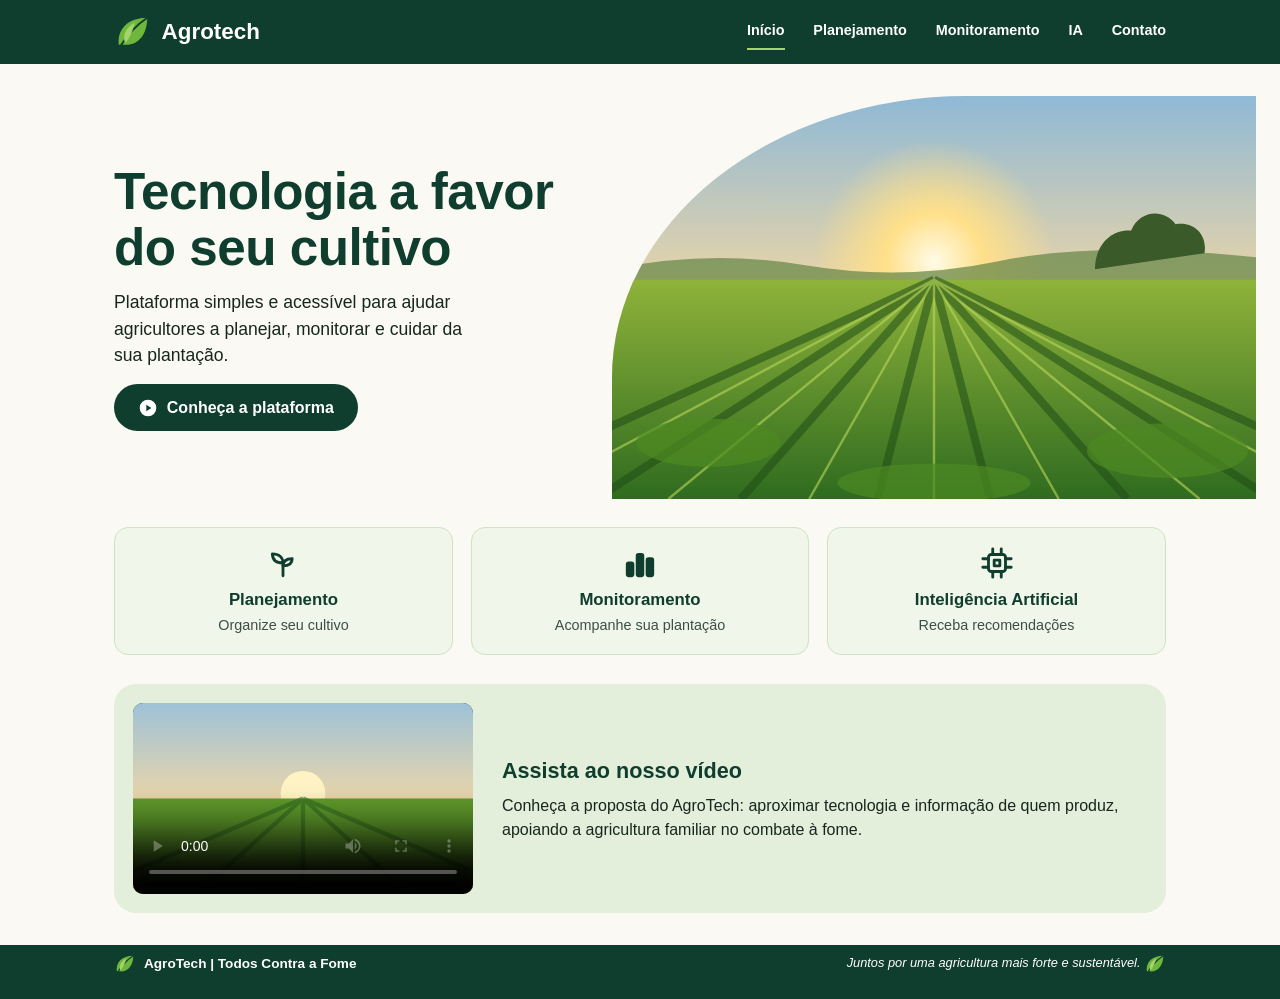
==== index.html @ 8f08097c "initial commit" ====
<!DOCTYPE html>
<html lang="pt-BR">
<head>
  <meta charset="UTF-8">
  <meta name="viewport" content="width=device-width, initial-scale=1">
  <title>Início | AgroTech — Todos Contra a Fome</title>
  <meta name="description" content="Plataforma simples e acessível para ajudar agricultores familiares a planejar, monitorar e cuidar da sua plantação.">
  <link rel="icon" href="assets/images/favicon.svg" type="image/svg+xml">
  <link rel="stylesheet" href="css/styles.css">
  <script src="js/main.js" defer></script>
</head>
<body>
  <a class="skip-link" href="#conteudo">Pular para o conteúdo</a>

  <header class="site-header">
    <div class="container header-inner">
      <a class="logo" href="index.html" aria-label="AgroTech — página inicial">
        <img src="assets/icons/leaf.svg" alt="" width="38" height="38">
        <span>Agrotech</span>
      </a>
      <button class="menu-toggle" type="button" aria-expanded="false" aria-controls="menu-principal" aria-label="Abrir menu">
        <span></span>
      </button>
      <nav class="nav" id="menu-principal" aria-label="Navegação principal">
        <ul class="nav-list">
          <li><a href="index.html" aria-current="page">Início</a></li>
          <li><a href="planejamento.html">Planejamento</a></li>
          <li><a href="monitoramento.html">Monitoramento</a></li>
          <li><a href="ia.html">IA</a></li>
          <li><a href="contato.html">Contato</a></li>
        </ul>
      </nav>
    </div>
  </header>

  <main id="conteudo">
    <div class="container">
      <section class="hero" aria-labelledby="titulo-hero">
        <div class="hero-text">
          <h1 id="titulo-hero">Tecnologia a favor do seu cultivo</h1>
          <p class="lead">Plataforma simples e acessível para ajudar agricultores a planejar, monitorar e cuidar da sua plantação.</p>
          <a class="btn" href="planejamento.html">
            <img src="assets/icons/play.svg" alt="" width="20" height="20">
            Conheça a plataforma
          </a>
        </div>
        <div class="hero-image">
          <img src="assets/images/plantacao.svg" alt="Ilustração de uma plantação em fileiras ao nascer do sol" width="800" height="500">
        </div>
      </section>

      <section class="cards" aria-label="Funcionalidades da plataforma">
        <a class="card-link" href="planejamento.html">
          <img src="assets/icons/sprout.svg" alt="" width="34" height="34">
          <strong>Planejamento</strong>
          <span>Organize seu cultivo</span>
        </a>
        <a class="card-link" href="monitoramento.html">
          <img src="assets/icons/chart.svg" alt="" width="34" height="34">
          <strong>Monitoramento</strong>
          <span>Acompanhe sua plantação</span>
        </a>
        <a class="card-link" href="ia.html">
          <img src="assets/icons/chip.svg" alt="" width="34" height="34">
          <strong>Inteligência Artificial</strong>
          <span>Receba recomendações</span>
        </a>
      </section>

      <section class="video-section" aria-labelledby="titulo-video">
        <div class="video-box">
          <video controls preload="metadata" poster="assets/images/video-poster.svg" aria-label="Pitch Vídeo do projeto AgroTech">
            <source src="assets/videos/pitch.mp4" type="video/mp4">
            Seu navegador não suporta a reprodução de vídeo.
          </video>
          <div class="video-placeholder" role="note">
            <strong>Espaço reservado para o Pitch Vídeo</strong>
            <span>Adicione o arquivo <code>assets/videos/pitch.mp4</code> para exibi-lo aqui.</span>
          </div>
        </div>
        <div class="video-text">
          <h2 id="titulo-video">Assista ao nosso vídeo</h2>
          <p>Conheça a proposta do AgroTech: aproximar tecnologia e informação de quem produz, apoiando a agricultura familiar no combate à fome.</p>
        </div>
      </section>
    </div>
  </main>

  <footer class="site-footer">
    <div class="container footer-inner">
      <p class="footer-brand"><img src="assets/icons/leaf.svg" alt="" width="22" height="22"> AgroTech | Todos Contra a Fome</p>
      <p class="footer-msg">Juntos por uma agricultura mais forte e sustentável. <img src="assets/icons/leaf.svg" alt="" width="22" height="22"></p>
    </div>
  </footer>
</body>
</html>
---- css/styles.css ----
/* AgroTech | Todos Contra a Fome — estilos globais */

:root {
  --green-900: #0f3d2e;
  --green-800: #145238;
  --green-700: #1f6b4a;
  --green-200: #cfe3c4;
  --green-100: #e3efdb;
  --green-50: #f0f6ea;
  --offwhite: #faf9f4;
  --ink: #17261e;
  --muted: #3d4f45;
  --white: #fff;
  --radius: 14px;
  --shadow: 0 2px 8px rgba(15, 61, 46, 0.12);
  --font: "Segoe UI", "Helvetica Neue", Arial, system-ui, sans-serif;
}

*, *::before, *::after { box-sizing: border-box; }

html { scroll-behavior: smooth; }

body {
  margin: 0;
  min-height: 100vh;
  display: flex;
  flex-direction: column;
  font-family: var(--font);
  color: var(--ink);
  background: var(--offwhite);
  line-height: 1.5;
}

img, svg, video { max-width: 100%; display: block; }

main { flex: 1; }

a { color: inherit; }

:focus-visible {
  outline: 3px solid #f2b611;
  outline-offset: 2px;
}

.skip-link {
  position: absolute;
  left: -999px;
  top: 0;
  background: var(--white);
  color: var(--green-900);
  padding: 0.5rem 1rem;
  z-index: 100;
}
.skip-link:focus { left: 0; }

.visually-hidden {
  position: absolute !important;
  width: 1px; height: 1px;
  overflow: hidden;
  clip: rect(0 0 0 0);
  white-space: nowrap;
}

.container {
  width: 100%;
  max-width: 1100px;
  margin: 0 auto;
  padding: 0 1.5rem;
}

/* ---------- Header ---------- */
.site-header {
  background: var(--green-900);
  color: var(--white);
  position: sticky;
  top: 0;
  z-index: 50;
}

.header-inner {
  display: flex;
  align-items: center;
  justify-content: space-between;
  min-height: 64px;
  gap: 1rem;
}

.logo {
  display: flex;
  align-items: center;
  gap: 0.6rem;
  font-size: 1.4rem;
  font-weight: 700;
  text-decoration: none;
}
.logo img { width: 38px; height: 38px; }

.nav-list {
  display: flex;
  gap: 1.8rem;
  list-style: none;
  margin: 0;
  padding: 0;
}

.nav-list a {
  display: inline-block;
  padding: 0.4rem 0;
  font-size: 0.9rem;
  font-weight: 600;
  text-decoration: none;
  border-bottom: 2px solid transparent;
}
.nav-list a:hover { border-bottom-color: var(--green-200); }
.nav-list a[aria-current="page"] { border-bottom-color: #a6d46c; }

.menu-toggle {
  display: none;
  background: none;
  border: 0;
  color: var(--white);
  cursor: pointer;
  padding: 0.6rem;
  min-width: 44px;
  min-height: 44px;
  border-radius: 8px;
}
.menu-toggle span,
.menu-toggle span::before,
.menu-toggle span::after {
  display: block;
  width: 24px;
  height: 3px;
  background: currentColor;
  border-radius: 2px;
  position: relative;
  transition: transform 0.2s, opacity 0.2s;
}
.menu-toggle span::before, .menu-toggle span::after { content: ""; position: absolute; left: 0; }
.menu-toggle span::before { top: -8px; }
.menu-toggle span::after { top: 8px; }
.menu-toggle[aria-expanded="true"] span { background: transparent; }
.menu-toggle[aria-expanded="true"] span::before { transform: translateY(8px) rotate(45deg); }
.menu-toggle[aria-expanded="true"] span::after { transform: translateY(-8px) rotate(-45deg); }

/* ---------- Buttons ---------- */
.btn {
  display: inline-flex;
  align-items: center;
  justify-content: center;
  gap: 0.55rem;
  min-height: 46px;
  padding: 0.7rem 1.5rem;
  border: 0;
  border-radius: 999px;
  background: var(--green-900);
  color: var(--white);
  font: inherit;
  font-weight: 600;
  text-decoration: none;
  cursor: pointer;
  transition: background 0.2s, transform 0.1s;
}
.btn:hover { background: var(--green-700); }
.btn:active { transform: translateY(1px); }
.btn img { width: 20px; height: 20px; }
.btn-block { width: 100%; border-radius: 10px; }

/* ---------- Typography ---------- */
h1 {
  margin: 0 0 0.8rem;
  color: var(--green-900);
  font-size: clamp(2rem, 5vw, 3.2rem);
  line-height: 1.1;
  letter-spacing: -0.5px;
}
h2 { color: var(--green-900); margin: 0 0 0.4rem; font-size: 1.4rem; }
p { margin: 0 0 1rem; }
.lead { font-size: 1.1rem; color: var(--ink); }

.title-with-icon {
  display: flex;
  align-items: center;
  gap: 0.9rem;
}
.title-with-icon img { width: 56px; height: 56px; flex: none; }
.title-with-icon h1 { margin: 0; }

/* ---------- Demo badge ---------- */
.demo-badge {
  display: inline-block;
  background: #fff3c4;
  color: #5c4500;
  border: 1px solid #e2c24d;
  border-radius: 999px;
  padding: 0.15rem 0.7rem;
  font-size: 0.78rem;
  font-weight: 700;
}
.demo-note {
  font-size: 0.85rem;
  color: var(--muted);
  margin-top: 0.8rem;
}

/* ---------- Hero (Início) ---------- */
.hero {
  display: grid;
  grid-template-columns: 1fr 1.15fr;
  align-items: stretch;
  gap: 1rem;
  padding-top: 2rem;
}
.hero-text { align-self: center; padding: 1.5rem 0; }
.hero-text p { max-width: 38ch; }

.hero-image {
  min-height: 300px;
  overflow: hidden;
  border-radius: 55% 0 0 0 / 70% 0 0 0;
  margin-right: calc((100vw - min(100vw, 1100px)) / -2);
}
.hero-image img { width: 100%; height: 100%; object-fit: cover; }

/* ---------- Feature cards ---------- */
.cards {
  display: grid;
  grid-template-columns: repeat(3, 1fr);
  gap: 1.1rem;
  margin: 1.8rem 0;
}
.card-link {
  display: flex;
  flex-direction: column;
  align-items: center;
  text-align: center;
  gap: 0.15rem;
  padding: 1.1rem 1rem;
  background: var(--green-50);
  border: 1px solid var(--green-200);
  border-radius: var(--radius);
  text-decoration: none;
  transition: transform 0.15s, box-shadow 0.15s;
}
.card-link:hover { transform: translateY(-3px); box-shadow: var(--shadow); }
.card-link img { width: 34px; height: 34px; margin-bottom: 0.3rem; }
.card-link strong { color: var(--green-900); font-size: 1.05rem; }
.card-link span { font-size: 0.9rem; color: var(--muted); }

/* ---------- Video ---------- */
.video-section {
  display: grid;
  grid-template-columns: minmax(240px, 340px) 1fr;
  align-items: center;
  gap: 1.8rem;
  padding: 1.2rem;
  margin-bottom: 2rem;
  background: var(--green-100);
  border-radius: 22px;
}
.video-box {
  position: relative;
  aspect-ratio: 16 / 9;
  border-radius: 10px;
  overflow: hidden;
  background: #0b2a20;
}
.video-box video { width: 100%; height: 100%; object-fit: cover; }
.video-placeholder {
  position: absolute;
  inset: 0;
  display: none;
  flex-direction: column;
  align-items: center;
  justify-content: center;
  gap: 0.4rem;
  padding: 1rem;
  text-align: center;
  color: var(--white);
  background: rgba(11, 42, 32, 0.78);
  font-size: 0.85rem;
}
.video-box.is-missing .video-placeholder { display: flex; }
.video-box.is-missing video { filter: none; }
.video-placeholder code { background: rgba(255,255,255,.18); padding: 0 .3rem; border-radius: 4px; }
.video-text h2 { font-size: 1.35rem; }
.video-text p { margin-bottom: 0; }

/* ---------- Page split (Planejamento / Contato) ---------- */
.split {
  display: grid;
  grid-template-columns: 1fr 1fr;
  align-items: center;
  gap: 2rem;
  padding-top: 2.5rem;
  padding-bottom: 3rem;
}

.blob-wrap { position: relative; }
.blob-wrap::before {
  content: "";
  position: absolute;
  inset: -6% -6% -6% -6%;
  background: var(--green-200);
  border-radius: 58% 42% 45% 55% / 52% 48% 52% 48%;
  opacity: 0.85;
}
.blob {
  position: relative;
  aspect-ratio: 1 / 1.05;
  overflow: hidden;
  border-radius: 63% 37% 54% 46% / 55% 48% 52% 45%;
}
.blob img { width: 100%; height: 100%; object-fit: cover; }

.blob-badge {
  position: absolute;
  left: 8%;
  right: 4%;
  bottom: 6%;
  display: flex;
  align-items: center;
  gap: 0.8rem;
  padding: 0.9rem 1.1rem;
  background: var(--white);
  border-radius: 14px;
  box-shadow: var(--shadow);
  font-weight: 600;
  color: var(--green-900);
}
.check-circle {
  flex: none;
  display: grid;
  place-items: center;
  width: 34px;
  height: 34px;
  background: var(--green-800);
  border-radius: 50%;
}
.check-circle img { width: 18px; height: 18px; }

/* ---------- Forms ---------- */
.form { display: grid; gap: 0.9rem; }

.field { position: relative; }
.field-control {
  display: flex;
  align-items: flex-start;
  background: var(--white);
  border: 1.5px solid #b9c9b8;
  border-radius: 8px;
  overflow: hidden;
}
.field-control:focus-within { border-color: var(--green-700); box-shadow: 0 0 0 3px rgba(31, 107, 74, 0.25); }
.field-icon {
  flex: none;
  display: grid;
  place-items: center;
  width: 46px;
  align-self: stretch;
  min-height: 44px;
  border-right: 1px solid #d5dfd3;
  background: var(--offwhite);
}
.field-icon img { width: 20px; height: 20px; }

.field input,
.field select,
.field textarea {
  flex: 1;
  min-width: 0;
  min-height: 44px;
  padding: 0.6rem 0.8rem;
  border: 0;
  background: transparent;
  font: inherit;
  color: var(--ink);
  outline: none;
}
.field textarea { resize: vertical; min-height: 96px; }
.field select { cursor: pointer; }

.field.has-error .field-control { border-color: #b3261e; }
.field-error {
  display: none;
  margin: 0.25rem 0 0 0.2rem;
  font-size: 0.82rem;
  color: #a1201a;
  font-weight: 600;
}
.field.has-error .field-error { display: block; }

.sr-label { /* labels visíveis só para leitores de tela, como no layout */
  position: absolute; width: 1px; height: 1px; overflow: hidden; clip: rect(0 0 0 0);
}

/* ---------- Feedback ---------- */
.feedback {
  display: none;
  margin-top: 1rem;
  padding: 0.9rem 1rem;
  border-radius: 10px;
  background: var(--green-100);
  border-left: 5px solid var(--green-700);
  color: var(--green-900);
  font-size: 0.95rem;
}
.feedback.is-visible { display: block; animation: fade 0.3s ease; }
.feedback.is-error { background: #fde8e6; border-left-color: #b3261e; color: #6b1410; }
@keyframes fade { from { opacity: 0; transform: translateY(-4px); } to { opacity: 1; transform: none; } }

/* ---------- Monitoramento ---------- */
.page-section { padding-top: 2rem; padding-bottom: 2.5rem; }

.indicators {
  display: grid;
  grid-template-columns: repeat(3, 1fr);
  gap: 1.1rem;
  margin: 1.4rem 0;
}
.indicator {
  display: flex;
  flex-direction: column;
  align-items: center;
  gap: 0.3rem;
  padding: 1.2rem 0.8rem;
  border: 1px solid var(--green-200);
  border-radius: var(--radius);
  text-align: center;
}
.indicator img { width: 38px; height: 38px; }
.indicator .label { font-weight: 700; }
.indicator .value { font-size: 2rem; font-weight: 800; color: var(--green-900); }
.indicator.water { background: #eaf4fb; }
.indicator.heat { background: #fcf1e8; }
.indicator.light { background: #fdf8e3; }

.obs-box {
  padding: 1.2rem;
  background: var(--green-100);
  border: 1px solid var(--green-200);
  border-radius: 18px;
}
.obs-box h2 { display: flex; align-items: center; gap: 0.5rem; font-size: 1.1rem; }
.obs-box h2 img { width: 24px; height: 24px; }
.obs-box textarea {
  width: 100%;
  min-height: 90px;
  padding: 0.7rem 0.8rem;
  border: 1.5px solid #b9c9b8;
  border-radius: 8px;
  font: inherit;
  resize: vertical;
}
.obs-box .field-error { margin-bottom: 0.5rem; }
.obs-list { list-style: none; margin: 1rem 0 0; padding: 0; display: grid; gap: 0.5rem; }
.obs-list li {
  background: var(--white);
  border-radius: 8px;
  padding: 0.6rem 0.8rem;
  font-size: 0.92rem;
}
.obs-list time { display: block; font-size: 0.75rem; color: var(--muted); }

/* ---------- IA ---------- */
.status-card {
  display: flex;
  flex-direction: column;
  align-items: center;
  text-align: center;
  gap: 0.2rem;
  margin: 1.4rem 0;
  padding: 1.3rem 1rem;
  background: var(--green-100);
  border: 1px solid var(--green-200);
  border-radius: var(--radius);
}
.status-card h2 { display: flex; align-items: center; gap: 0.7rem; font-size: 1.3rem; margin: 0; }
.status-card p { margin: 0; font-size: 0.92rem; color: var(--muted); max-width: 40ch; }
.status-card.is-warn { background: #fdf3d8; border-color: #e2c24d; }
.status-card.is-alert { background: #fdeadf; border-color: #e0a27a; }

.tips h2 { font-size: 1.05rem; color: var(--ink); }
.tips ul { list-style: none; margin: 0.6rem 0 1.4rem; padding: 0; display: grid; gap: 0.5rem; }
.tips li { display: flex; align-items: center; gap: 0.6rem; }
.tips li::before {
  content: "";
  flex: none;
  width: 22px;
  height: 22px;
  background: url("../assets/icons/leaf.svg") center / contain no-repeat;
}
.center { text-align: center; }

/* ---------- Footer ---------- */
.site-footer {
  background: var(--green-900);
  color: var(--white);
  font-size: 0.85rem;
}
.footer-inner {
  display: flex;
  align-items: center;
  justify-content: space-between;
  gap: 0.6rem 1.5rem;
  flex-wrap: wrap;
  min-height: 52px;
  padding-top: 0.5rem;
  padding-bottom: 0.5rem;
}
.footer-brand { display: flex; align-items: center; gap: 0.5rem; font-weight: 600; }
.footer-brand img, .footer-msg img { width: 22px; height: 22px; display: inline-block; vertical-align: middle; }
.footer-msg { font-size: 0.8rem; font-style: italic; }

/* ---------- Tablet ---------- */
@media (max-width: 900px) {
  .hero { grid-template-columns: 1fr; padding-top: 1.5rem; }
  .hero-image { margin-right: 0; min-height: 240px; border-radius: 40px 0 0 0; order: -1; margin-left: -1.5rem; margin-right: -1.5rem; border-radius: 0 0 50% 0 / 0 0 60% 0; }
  .split { grid-template-columns: 1fr; gap: 1.5rem; padding-top: 1.5rem; }
  .split .blob-wrap { max-width: 420px; margin: 0.5rem auto 0; width: 88%; }
  .contact-split .blob-wrap { order: -1; }
  .video-section { grid-template-columns: 1fr; }
}

/* ---------- Mobile ---------- */
@media (max-width: 760px) {
  .menu-toggle { display: inline-grid; place-items: center; }
  .nav {
    position: absolute;
    top: 100%;
    left: 0;
    right: 0;
    background: var(--green-900);
    border-top: 1px solid rgba(255, 255, 255, 0.15);
    max-height: 0;
    overflow: hidden;
    transition: max-height 0.25s ease;
  }
  .nav.is-open { max-height: 360px; }
  .nav-list { flex-direction: column; gap: 0; padding: 0.4rem 1.5rem 1rem; }
  .nav-list a { display: block; padding: 0.85rem 0; min-height: 48px; font-size: 1rem; border-bottom: 1px solid rgba(255,255,255,.1); }
  .nav-list a[aria-current="page"] { color: #a6d46c; border-bottom-color: rgba(255,255,255,.1); }

  .cards, .indicators { grid-template-columns: 1fr; }
  .indicators { grid-template-columns: repeat(3, 1fr); gap: 0.6rem; }
  .indicator { padding: 0.9rem 0.3rem; }
  .indicator .label { font-size: 0.8rem; }
  .indicator .value { font-size: 1.5rem; }
  .btn { width: 100%; }
  .footer-inner { justify-content: center; text-align: center; }
}

@media (max-width: 380px) {
  .indicators { grid-template-columns: 1fr; }
}

@media (prefers-reduced-motion: reduce) {
  * { animation: none !important; transition: none !important; scroll-behavior: auto !important; }
}
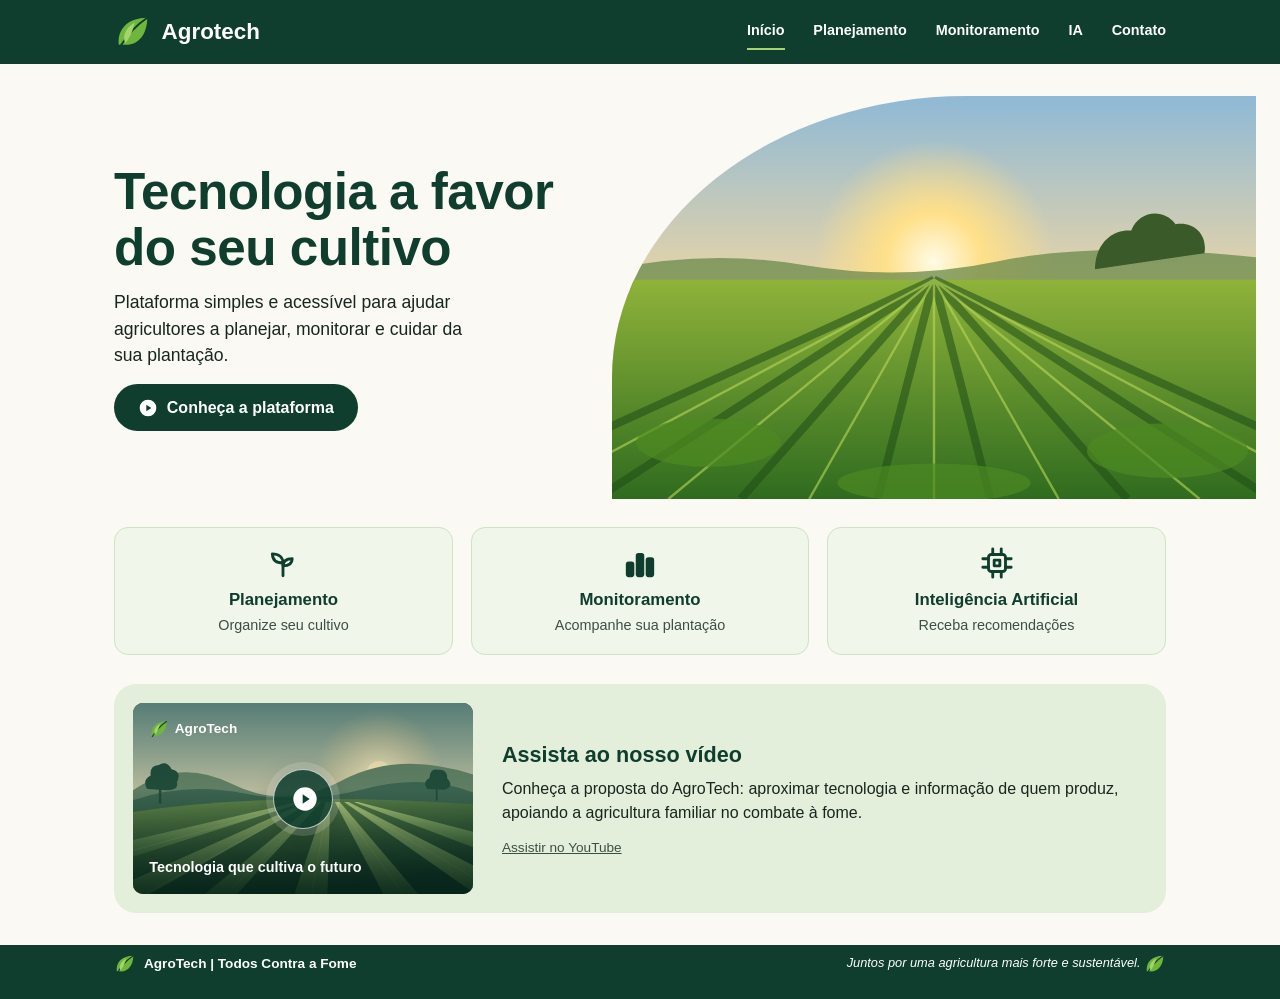
==== commit 8381ad56: "initial commit" ====
--- a/index.html
+++ b/index.html
@@ -1,96 +1,96 @@
 <!DOCTYPE html>
 <html lang="pt-BR">
-<head>
-  <meta charset="UTF-8">
-  <meta name="viewport" content="width=device-width, initial-scale=1">
-  <title>Início | AgroTech — Todos Contra a Fome</title>
-  <meta name="description" content="Plataforma simples e acessível para ajudar agricultores familiares a planejar, monitorar e cuidar da sua plantação.">
-  <link rel="icon" href="assets/images/favicon.svg" type="image/svg+xml">
-  <link rel="stylesheet" href="css/styles.css">
-  <script src="js/main.js" defer></script>
-</head>
-<body>
-  <a class="skip-link" href="#conteudo">Pular para o conteúdo</a>
+    <head>
+        <meta charset="UTF-8">
+        <meta name="viewport" content="width=device-width, initial-scale=1">
+        <meta name="referrer" content="strict-origin-when-cross-origin">
+        <title>Início | AgroTech — Todos Contra a Fome</title>
+        <meta name="description" content="Plataforma simples e acessível para ajudar agricultores familiares a planejar, monitorar e cuidar da sua plantação.">
+        <link rel="icon" href="assets/images/favicon.svg" type="image/svg+xml">
+        <link rel="stylesheet" href="css/styles.css">
+        <script src="js/main.js" defer></script>
+    </head>
+    <body>
+        <a class="skip-link" href="#conteudo">Pular para o conteúdo</a>
 
-  <header class="site-header">
-    <div class="container header-inner">
-      <a class="logo" href="index.html" aria-label="AgroTech — página inicial">
-        <img src="assets/icons/leaf.svg" alt="" width="38" height="38">
-        <span>Agrotech</span>
-      </a>
-      <button class="menu-toggle" type="button" aria-expanded="false" aria-controls="menu-principal" aria-label="Abrir menu">
-        <span></span>
-      </button>
-      <nav class="nav" id="menu-principal" aria-label="Navegação principal">
-        <ul class="nav-list">
-          <li><a href="index.html" aria-current="page">Início</a></li>
-          <li><a href="planejamento.html">Planejamento</a></li>
-          <li><a href="monitoramento.html">Monitoramento</a></li>
-          <li><a href="ia.html">IA</a></li>
-          <li><a href="contato.html">Contato</a></li>
-        </ul>
-      </nav>
-    </div>
-  </header>
+        <header class="site-header">
+            <div class="container header-inner">
+                <a class="logo" href="index.html" aria-label="AgroTech — página inicial">
+                    <img src="assets/icons/leaf.svg" alt="" width="38" height="38">
+                    <span>Agrotech</span>
+                </a>
+                <button class="menu-toggle" type="button" aria-expanded="false" aria-controls="menu-principal" aria-label="Abrir menu">
+                    <span></span>
+                </button>
+                <nav class="nav" id="menu-principal" aria-label="Navegação principal">
+                    <ul class="nav-list">
+                        <li><a href="index.html" aria-current="page">Início</a></li>
+                        <li><a href="planejamento.html">Planejamento</a></li>
+                        <li><a href="monitoramento.html">Monitoramento</a></li>
+                        <li><a href="ia.html">IA</a></li>
+                        <li><a href="contato.html">Contato</a></li>
+                    </ul>
+                </nav>
+            </div>
+        </header>
 
-  <main id="conteudo">
-    <div class="container">
-      <section class="hero" aria-labelledby="titulo-hero">
-        <div class="hero-text">
-          <h1 id="titulo-hero">Tecnologia a favor do seu cultivo</h1>
-          <p class="lead">Plataforma simples e acessível para ajudar agricultores a planejar, monitorar e cuidar da sua plantação.</p>
-          <a class="btn" href="planejamento.html">
-            <img src="assets/icons/play.svg" alt="" width="20" height="20">
-            Conheça a plataforma
-          </a>
-        </div>
-        <div class="hero-image">
-          <img src="assets/images/plantacao.svg" alt="Ilustração de uma plantação em fileiras ao nascer do sol" width="800" height="500">
-        </div>
-      </section>
+        <main id="conteudo">
+            <div class="container">
+                <section class="hero" aria-labelledby="titulo-hero">
+                    <div class="hero-text">
+                        <h1 id="titulo-hero">Tecnologia a favor do seu cultivo</h1>
+                        <p class="lead">Plataforma simples e acessível para ajudar agricultores a planejar, monitorar e cuidar da sua plantação.</p>
+                        <a class="btn" href="#video">
+                            <img src="assets/icons/play.svg" alt="" width="20" height="20">
+                            Conheça a plataforma
+                        </a>
+                    </div>
+                    <div class="hero-image">
+                        <img src="assets/images/plantacao.svg" alt="Ilustração de uma plantação em fileiras ao nascer do sol" width="800" height="500">
+                    </div>
+                </section>
 
-      <section class="cards" aria-label="Funcionalidades da plataforma">
-        <a class="card-link" href="planejamento.html">
-          <img src="assets/icons/sprout.svg" alt="" width="34" height="34">
-          <strong>Planejamento</strong>
-          <span>Organize seu cultivo</span>
-        </a>
-        <a class="card-link" href="monitoramento.html">
-          <img src="assets/icons/chart.svg" alt="" width="34" height="34">
-          <strong>Monitoramento</strong>
-          <span>Acompanhe sua plantação</span>
-        </a>
-        <a class="card-link" href="ia.html">
-          <img src="assets/icons/chip.svg" alt="" width="34" height="34">
-          <strong>Inteligência Artificial</strong>
-          <span>Receba recomendações</span>
-        </a>
-      </section>
+                <section class="cards" aria-label="Funcionalidades da plataforma">
+                    <a class="card-link" href="planejamento.html">
+                        <img src="assets/icons/sprout.svg" alt="" width="34" height="34">
+                        <strong>Planejamento</strong>
+                        <span>Organize seu cultivo</span>
+                    </a>
+                    <a class="card-link" href="monitoramento.html">
+                        <img src="assets/icons/chart.svg" alt="" width="34" height="34">
+                        <strong>Monitoramento</strong>
+                        <span>Acompanhe sua plantação</span>
+                    </a>
+                    <a class="card-link" href="ia.html">
+                        <img src="assets/icons/chip.svg" alt="" width="34" height="34">
+                        <strong>Inteligência Artificial</strong>
+                        <span>Receba recomendações</span>
+                    </a>
+                </section>
 
-      <section class="video-section" aria-labelledby="titulo-video">
-        <div class="video-box">
-          <video controls preload="metadata" poster="assets/images/video-poster.svg" aria-label="Pitch Vídeo do projeto AgroTech">
-            <source src="assets/videos/pitch.mp4" type="video/mp4">
-            Seu navegador não suporta a reprodução de vídeo.
-          </video>
-          <div class="video-placeholder" role="note">
-            <strong>Espaço reservado para o Pitch Vídeo</strong>
-            <span>Adicione o arquivo <code>assets/videos/pitch.mp4</code> para exibi-lo aqui.</span>
-          </div>
-        </div>
-        <div class="video-text">
-          <h2 id="titulo-video">Assista ao nosso vídeo</h2>
-          <p>Conheça a proposta do AgroTech: aproximar tecnologia e informação de quem produz, apoiando a agricultura familiar no combate à fome.</p>
-        </div>
-      </section>
-    </div>
-  </main>
+                <section class="video-section" id="video" aria-labelledby="titulo-video">
+                    <div class="video-box">
+                        <iframe class="video-player" data-src="https://www.youtube-nocookie.com/embed/QftPNP8WEoM?autoplay=1&amp;playsinline=1&amp;rel=0" title="Pitch Vídeo do projeto AgroTech | Todos Contra a Fome" allow="accelerometer; autoplay; clipboard-write; encrypted-media; gyroscope; picture-in-picture; web-share" referrerpolicy="strict-origin-when-cross-origin" allowfullscreen tabindex="-1"></iframe>
+                        <button class="video-cover" type="button" aria-label="Reproduzir vídeo de apresentação do AgroTech">
+                            <span class="video-cover-brand"><img src="assets/icons/leaf.svg" alt="" width="20" height="20"> AgroTech</span>
+                            <span class="video-play"><img src="assets/icons/play.svg" alt="" width="28" height="28"></span>
+                            <span class="video-cover-caption">Tecnologia que cultiva o futuro</span>
+                        </button>
+                    </div>
+                    <div class="video-text">
+                        <h2 id="titulo-video">Assista ao nosso vídeo</h2>
+                        <p>Conheça a proposta do AgroTech: aproximar tecnologia e informação de quem produz, apoiando a agricultura familiar no combate à fome.</p>
+                        <p class="demo-note"><a href="https://www.youtube.com/watch?v=QftPNP8WEoM" target="_blank" rel="noopener noreferrer">Assistir no YouTube</a></p>
+                    </div>
+                </section>
+            </div>
+        </main>
 
-  <footer class="site-footer">
-    <div class="container footer-inner">
-      <p class="footer-brand"><img src="assets/icons/leaf.svg" alt="" width="22" height="22"> AgroTech | Todos Contra a Fome</p>
-      <p class="footer-msg">Juntos por uma agricultura mais forte e sustentável. <img src="assets/icons/leaf.svg" alt="" width="22" height="22"></p>
-    </div>
-  </footer>
-</body>
+        <footer class="site-footer">
+            <div class="container footer-inner">
+                <p class="footer-brand"><img src="assets/icons/leaf.svg" alt="" width="22" height="22"> AgroTech | Todos Contra a Fome</p>
+                <p class="footer-msg">Juntos por uma agricultura mais forte e sustentável. <img src="assets/icons/leaf.svg" alt="" width="22" height="22"></p>
+            </div>
+        </footer>
+    </body>
 </html>
--- a/css/styles.css
+++ b/css/styles.css
@@ -1,559 +1,965 @@
-/* AgroTech | Todos Contra a Fome — estilos globais */
-
 :root {
-  --green-900: #0f3d2e;
-  --green-800: #145238;
-  --green-700: #1f6b4a;
-  --green-200: #cfe3c4;
-  --green-100: #e3efdb;
-  --green-50: #f0f6ea;
-  --offwhite: #faf9f4;
-  --ink: #17261e;
-  --muted: #3d4f45;
-  --white: #fff;
-  --radius: 14px;
-  --shadow: 0 2px 8px rgba(15, 61, 46, 0.12);
-  --font: "Segoe UI", "Helvetica Neue", Arial, system-ui, sans-serif;
-}
-
-*, *::before, *::after { box-sizing: border-box; }
-
-html { scroll-behavior: smooth; }
+    --green-900: #0f3d2e;
+    --green-800: #145238;
+    --green-700: #1f6b4a;
+    --green-200: #cfe3c4;
+    --green-100: #e3efdb;
+    --green-50: #f0f6ea;
+    --offwhite: #faf9f4;
+    --ink: #17261e;
+    --muted: #3d4f45;
+    --white: #fff;
+    --radius: 14px;
+    --shadow: 0 2px 8px rgba(15, 61, 46, 0.12);
+    --font: "Segoe UI", "Helvetica Neue", Arial, system-ui, sans-serif;
+}
+
+*, *::before, *::after {
+    box-sizing: border-box;
+}
+
+html {
+    scroll-behavior: smooth;
+}
 
 body {
-  margin: 0;
-  min-height: 100vh;
-  display: flex;
-  flex-direction: column;
-  font-family: var(--font);
-  color: var(--ink);
-  background: var(--offwhite);
-  line-height: 1.5;
-}
-
-img, svg, video { max-width: 100%; display: block; }
-
-main { flex: 1; }
-
-a { color: inherit; }
+    margin: 0;
+    min-height: 100vh;
+    display: flex;
+    flex-direction: column;
+    font-family: var(--font);
+    color: var(--ink);
+    background: var(--offwhite);
+    line-height: 1.5;
+}
+
+img, svg, video {
+    max-width: 100%;
+    display: block;
+}
+
+main {
+    flex: 1;
+}
+
+a {
+    color: inherit;
+}
 
 :focus-visible {
-  outline: 3px solid #f2b611;
-  outline-offset: 2px;
+    outline: 3px solid #f2b611;
+    outline-offset: 2px;
 }
 
 .skip-link {
-  position: absolute;
-  left: -999px;
-  top: 0;
-  background: var(--white);
-  color: var(--green-900);
-  padding: 0.5rem 1rem;
-  z-index: 100;
-}
-.skip-link:focus { left: 0; }
+    position: absolute;
+    left: -999px;
+    top: 0;
+    background: var(--white);
+    color: var(--green-900);
+    padding: 0.5rem 1rem;
+    z-index: 100;
+}
+
+.skip-link:focus {
+    left: 0;
+}
 
 .visually-hidden {
-  position: absolute !important;
-  width: 1px; height: 1px;
-  overflow: hidden;
-  clip: rect(0 0 0 0);
-  white-space: nowrap;
+    position: absolute !important;
+    width: 1px;
+    height: 1px;
+    overflow: hidden;
+    clip: rect(0 0 0 0);
+    white-space: nowrap;
 }
 
 .container {
-  width: 100%;
-  max-width: 1100px;
-  margin: 0 auto;
-  padding: 0 1.5rem;
-}
-
-/* ---------- Header ---------- */
+    width: 100%;
+    max-width: 1100px;
+    margin: 0 auto;
+    padding: 0 1.5rem;
+}
+
 .site-header {
-  background: var(--green-900);
-  color: var(--white);
-  position: sticky;
-  top: 0;
-  z-index: 50;
+    background: var(--green-900);
+    color: var(--white);
+    position: sticky;
+    top: 0;
+    z-index: 50;
 }
 
 .header-inner {
-  display: flex;
-  align-items: center;
-  justify-content: space-between;
-  min-height: 64px;
-  gap: 1rem;
+    display: flex;
+    align-items: center;
+    justify-content: space-between;
+    min-height: 64px;
+    gap: 1rem;
 }
 
 .logo {
-  display: flex;
-  align-items: center;
-  gap: 0.6rem;
-  font-size: 1.4rem;
-  font-weight: 700;
-  text-decoration: none;
-}
-.logo img { width: 38px; height: 38px; }
+    display: flex;
+    align-items: center;
+    gap: 0.6rem;
+    font-size: 1.4rem;
+    font-weight: 700;
+    text-decoration: none;
+}
+
+.logo img {
+    width: 38px;
+    height: 38px;
+}
 
 .nav-list {
-  display: flex;
-  gap: 1.8rem;
-  list-style: none;
-  margin: 0;
-  padding: 0;
+    display: flex;
+    gap: 1.8rem;
+    list-style: none;
+    margin: 0;
+    padding: 0;
 }
 
 .nav-list a {
-  display: inline-block;
-  padding: 0.4rem 0;
-  font-size: 0.9rem;
-  font-weight: 600;
-  text-decoration: none;
-  border-bottom: 2px solid transparent;
-}
-.nav-list a:hover { border-bottom-color: var(--green-200); }
-.nav-list a[aria-current="page"] { border-bottom-color: #a6d46c; }
+    display: inline-block;
+    padding: 0.4rem 0;
+    font-size: 0.9rem;
+    font-weight: 600;
+    text-decoration: none;
+    border-bottom: 2px solid transparent;
+}
+
+.nav-list a:hover {
+    border-bottom-color: var(--green-200);
+}
+
+.nav-list a[aria-current="page"] {
+    border-bottom-color: #a6d46c;
+}
 
 .menu-toggle {
-  display: none;
-  background: none;
-  border: 0;
-  color: var(--white);
-  cursor: pointer;
-  padding: 0.6rem;
-  min-width: 44px;
-  min-height: 44px;
-  border-radius: 8px;
-}
+    display: none;
+    background: none;
+    border: 0;
+    color: var(--white);
+    cursor: pointer;
+    padding: 0.6rem;
+    min-width: 44px;
+    min-height: 44px;
+    border-radius: 8px;
+}
+
 .menu-toggle span,
 .menu-toggle span::before,
 .menu-toggle span::after {
-  display: block;
-  width: 24px;
-  height: 3px;
-  background: currentColor;
-  border-radius: 2px;
-  position: relative;
-  transition: transform 0.2s, opacity 0.2s;
-}
-.menu-toggle span::before, .menu-toggle span::after { content: ""; position: absolute; left: 0; }
-.menu-toggle span::before { top: -8px; }
-.menu-toggle span::after { top: 8px; }
-.menu-toggle[aria-expanded="true"] span { background: transparent; }
-.menu-toggle[aria-expanded="true"] span::before { transform: translateY(8px) rotate(45deg); }
-.menu-toggle[aria-expanded="true"] span::after { transform: translateY(-8px) rotate(-45deg); }
-
-/* ---------- Buttons ---------- */
+    display: block;
+    width: 24px;
+    height: 3px;
+    background: currentColor;
+    border-radius: 2px;
+    position: relative;
+    transition: transform 0.2s, opacity 0.2s;
+}
+
+.menu-toggle span::before, .menu-toggle span::after {
+    content: "";
+    position: absolute;
+    left: 0;
+}
+
+.menu-toggle span::before {
+    top: -8px;
+}
+
+.menu-toggle span::after {
+    top: 8px;
+}
+
+.menu-toggle[aria-expanded="true"] span {
+    background: transparent;
+}
+
+.menu-toggle[aria-expanded="true"] span::before {
+    transform: translateY(8px) rotate(45deg);
+}
+
+.menu-toggle[aria-expanded="true"] span::after {
+    transform: translateY(-8px) rotate(-45deg);
+}
+
 .btn {
-  display: inline-flex;
-  align-items: center;
-  justify-content: center;
-  gap: 0.55rem;
-  min-height: 46px;
-  padding: 0.7rem 1.5rem;
-  border: 0;
-  border-radius: 999px;
-  background: var(--green-900);
-  color: var(--white);
-  font: inherit;
-  font-weight: 600;
-  text-decoration: none;
-  cursor: pointer;
-  transition: background 0.2s, transform 0.1s;
-}
-.btn:hover { background: var(--green-700); }
-.btn:active { transform: translateY(1px); }
-.btn img { width: 20px; height: 20px; }
-.btn-block { width: 100%; border-radius: 10px; }
-
-/* ---------- Typography ---------- */
+    display: inline-flex;
+    align-items: center;
+    justify-content: center;
+    gap: 0.55rem;
+    min-height: 46px;
+    padding: 0.7rem 1.5rem;
+    border: 0;
+    border-radius: 999px;
+    background: var(--green-900);
+    color: var(--white);
+    font: inherit;
+    font-weight: 600;
+    text-decoration: none;
+    cursor: pointer;
+    transition: background 0.2s, transform 0.1s;
+}
+
+.btn:hover {
+    background: var(--green-700);
+}
+
+.btn:active {
+    transform: translateY(1px);
+}
+
+.btn img {
+    width: 20px;
+    height: 20px;
+}
+
+.btn-block {
+    width: 100%;
+    border-radius: 10px;
+}
+
 h1 {
-  margin: 0 0 0.8rem;
-  color: var(--green-900);
-  font-size: clamp(2rem, 5vw, 3.2rem);
-  line-height: 1.1;
-  letter-spacing: -0.5px;
-}
-h2 { color: var(--green-900); margin: 0 0 0.4rem; font-size: 1.4rem; }
-p { margin: 0 0 1rem; }
-.lead { font-size: 1.1rem; color: var(--ink); }
+    margin: 0 0 0.8rem;
+    color: var(--green-900);
+    font-size: clamp(2rem, 5vw, 3.2rem);
+    line-height: 1.1;
+    letter-spacing: -0.5px;
+}
+
+h2 {
+    color: var(--green-900);
+    margin: 0 0 0.4rem;
+    font-size: 1.4rem;
+}
+
+p {
+    margin: 0 0 1rem;
+}
+
+.lead {
+    font-size: 1.1rem;
+    color: var(--ink);
+}
 
 .title-with-icon {
-  display: flex;
-  align-items: center;
-  gap: 0.9rem;
-}
-.title-with-icon img { width: 56px; height: 56px; flex: none; }
-.title-with-icon h1 { margin: 0; }
-
-/* ---------- Demo badge ---------- */
-.demo-badge {
-  display: inline-block;
-  background: #fff3c4;
-  color: #5c4500;
-  border: 1px solid #e2c24d;
-  border-radius: 999px;
-  padding: 0.15rem 0.7rem;
-  font-size: 0.78rem;
-  font-weight: 700;
-}
+    display: flex;
+    align-items: center;
+    gap: 0.9rem;
+}
+
+.title-with-icon img {
+    width: 56px;
+    height: 56px;
+    flex: none;
+}
+
+.title-with-icon h1 {
+    margin: 0;
+}
+
 .demo-note {
-  font-size: 0.85rem;
-  color: var(--muted);
-  margin-top: 0.8rem;
-}
-
-/* ---------- Hero (Início) ---------- */
+    font-size: 0.85rem;
+    color: var(--muted);
+    margin-top: 0.8rem;
+}
+
 .hero {
-  display: grid;
-  grid-template-columns: 1fr 1.15fr;
-  align-items: stretch;
-  gap: 1rem;
-  padding-top: 2rem;
-}
-.hero-text { align-self: center; padding: 1.5rem 0; }
-.hero-text p { max-width: 38ch; }
+    display: grid;
+    grid-template-columns: 1fr 1.15fr;
+    align-items: stretch;
+    gap: 1rem;
+    padding-top: 2rem;
+}
+
+.hero-text {
+    align-self: center;
+    padding: 1.5rem 0;
+}
+
+.hero-text p {
+    max-width: 38ch;
+}
 
 .hero-image {
-  min-height: 300px;
-  overflow: hidden;
-  border-radius: 55% 0 0 0 / 70% 0 0 0;
-  margin-right: calc((100vw - min(100vw, 1100px)) / -2);
-}
-.hero-image img { width: 100%; height: 100%; object-fit: cover; }
-
-/* ---------- Feature cards ---------- */
+    min-height: 300px;
+    overflow: hidden;
+    border-radius: 55% 0 0 0 / 70% 0 0 0;
+    margin-right: calc((100vw - min(100vw, 1100px)) / -2);
+}
+
+.hero-image img {
+    width: 100%;
+    height: 100%;
+    object-fit: cover;
+}
+
 .cards {
-  display: grid;
-  grid-template-columns: repeat(3, 1fr);
-  gap: 1.1rem;
-  margin: 1.8rem 0;
-}
+    display: grid;
+    grid-template-columns: repeat(3, 1fr);
+    gap: 1.1rem;
+    margin: 1.8rem 0;
+}
+
 .card-link {
-  display: flex;
-  flex-direction: column;
-  align-items: center;
-  text-align: center;
-  gap: 0.15rem;
-  padding: 1.1rem 1rem;
-  background: var(--green-50);
-  border: 1px solid var(--green-200);
-  border-radius: var(--radius);
-  text-decoration: none;
-  transition: transform 0.15s, box-shadow 0.15s;
-}
-.card-link:hover { transform: translateY(-3px); box-shadow: var(--shadow); }
-.card-link img { width: 34px; height: 34px; margin-bottom: 0.3rem; }
-.card-link strong { color: var(--green-900); font-size: 1.05rem; }
-.card-link span { font-size: 0.9rem; color: var(--muted); }
-
-/* ---------- Video ---------- */
+    display: flex;
+    flex-direction: column;
+    align-items: center;
+    text-align: center;
+    gap: 0.15rem;
+    padding: 1.1rem 1rem;
+    background: var(--green-50);
+    border: 1px solid var(--green-200);
+    border-radius: var(--radius);
+    text-decoration: none;
+    transition: transform 0.15s, box-shadow 0.15s;
+}
+
+.card-link:hover {
+    transform: translateY(-3px);
+    box-shadow: var(--shadow);
+}
+
+.card-link img {
+    width: 34px;
+    height: 34px;
+    margin-bottom: 0.3rem;
+}
+
+.card-link strong {
+    color: var(--green-900);
+    font-size: 1.05rem;
+}
+
+.card-link span {
+    font-size: 0.9rem;
+    color: var(--muted);
+}
+
 .video-section {
-  display: grid;
-  grid-template-columns: minmax(240px, 340px) 1fr;
-  align-items: center;
-  gap: 1.8rem;
-  padding: 1.2rem;
-  margin-bottom: 2rem;
-  background: var(--green-100);
-  border-radius: 22px;
-}
+    scroll-margin-top: 80px;
+    display: grid;
+    grid-template-columns: minmax(240px, 340px) 1fr;
+    align-items: center;
+    gap: 1.8rem;
+    padding: 1.2rem;
+    margin-bottom: 2rem;
+    background: var(--green-100);
+    border-radius: 22px;
+}
+
 .video-box {
-  position: relative;
-  aspect-ratio: 16 / 9;
-  border-radius: 10px;
-  overflow: hidden;
-  background: #0b2a20;
-}
-.video-box video { width: 100%; height: 100%; object-fit: cover; }
-.video-placeholder {
-  position: absolute;
-  inset: 0;
-  display: none;
-  flex-direction: column;
-  align-items: center;
-  justify-content: center;
-  gap: 0.4rem;
-  padding: 1rem;
-  text-align: center;
-  color: var(--white);
-  background: rgba(11, 42, 32, 0.78);
-  font-size: 0.85rem;
-}
-.video-box.is-missing .video-placeholder { display: flex; }
-.video-box.is-missing video { filter: none; }
-.video-placeholder code { background: rgba(255,255,255,.18); padding: 0 .3rem; border-radius: 4px; }
-.video-text h2 { font-size: 1.35rem; }
-.video-text p { margin-bottom: 0; }
-
-/* ---------- Page split (Planejamento / Contato) ---------- */
+    position: relative;
+    aspect-ratio: 16 / 9;
+    border-radius: 10px;
+    overflow: hidden;
+    background: #0b2a20;
+}
+
+.video-player {
+    display: block;
+    width: 100%;
+    height: 100%;
+    border: 0;
+}
+
+.video-cover {
+    position: absolute;
+    inset: 0;
+    width: 100%;
+    height: 100%;
+    display: flex;
+    flex-direction: column;
+    align-items: center;
+    justify-content: center;
+    border: 0;
+    padding: 1rem;
+    color: var(--white);
+    background: linear-gradient(180deg, rgba(5, 31, 22, .25), rgba(5, 31, 22, .08) 45%, rgba(5, 31, 22, .85)), url("../assets/images/video-poster.svg") center / cover;
+    font: inherit;
+    cursor: pointer;
+}
+
+.video-cover:focus-visible {
+    outline-offset: -5px;
+}
+
+.video-cover-brand {
+    position: absolute;
+    top: 1rem;
+    left: 1rem;
+    display: flex;
+    align-items: center;
+    gap: .35rem;
+    font-weight: 700;
+    font-size: .85rem;
+}
+
+.video-play {
+    display: grid;
+    place-items: center;
+    width: 60px;
+    height: 60px;
+    border: 1px solid rgba(255, 255, 255, .7);
+    border-radius: 50%;
+    background: rgba(15, 61, 46, .85);
+    box-shadow: 0 0 0 7px rgba(255, 255, 255, .15), 0 6px 24px rgba(0, 0, 0, .2);
+    transition: transform .2s, background .2s;
+}
+
+.video-play img {
+    margin-left: 3px;
+}
+
+.video-cover:hover .video-play {
+    transform: scale(1.08);
+    background: var(--green-700);
+}
+
+.video-cover-caption {
+    position: absolute;
+    bottom: 1rem;
+    left: 1rem;
+    right: 1rem;
+    text-align: left;
+    font-size: .9rem;
+    font-weight: 600;
+}
+
+.video-box.is-playing .video-cover {
+    display: none;
+}
+
+.video-text h2 {
+    font-size: 1.35rem;
+}
+
+.video-text p {
+    margin-bottom: 0;
+}
+
 .split {
-  display: grid;
-  grid-template-columns: 1fr 1fr;
-  align-items: center;
-  gap: 2rem;
-  padding-top: 2.5rem;
-  padding-bottom: 3rem;
-}
-
-.blob-wrap { position: relative; }
+    display: grid;
+    grid-template-columns: repeat(2, minmax(0, 1fr));
+    align-items: center;
+    gap: 4rem;
+    padding-top: 2.5rem;
+    padding-bottom: 3rem;
+}
+
+.blob-wrap {
+    position: relative;
+}
+
 .blob-wrap::before {
-  content: "";
-  position: absolute;
-  inset: -6% -6% -6% -6%;
-  background: var(--green-200);
-  border-radius: 58% 42% 45% 55% / 52% 48% 52% 48%;
-  opacity: 0.85;
-}
+    content: "";
+    position: absolute;
+    inset: -6% -6% -6% -6%;
+    background: var(--green-200);
+    border-radius: 58% 42% 45% 55% / 52% 48% 52% 48%;
+    opacity: 0.85;
+}
+
 .blob {
-  position: relative;
-  aspect-ratio: 1 / 1.05;
-  overflow: hidden;
-  border-radius: 63% 37% 54% 46% / 55% 48% 52% 45%;
-}
-.blob img { width: 100%; height: 100%; object-fit: cover; }
+    position: relative;
+    aspect-ratio: 1 / 1.05;
+    overflow: hidden;
+    border-radius: 63% 37% 54% 46% / 55% 48% 52% 45%;
+}
+
+.blob img {
+    width: 100%;
+    height: 100%;
+    object-fit: cover;
+}
 
 .blob-badge {
-  position: absolute;
-  left: 8%;
-  right: 4%;
-  bottom: 6%;
-  display: flex;
-  align-items: center;
-  gap: 0.8rem;
-  padding: 0.9rem 1.1rem;
-  background: var(--white);
-  border-radius: 14px;
-  box-shadow: var(--shadow);
-  font-weight: 600;
-  color: var(--green-900);
-}
+    position: absolute;
+    left: 8%;
+    right: 4%;
+    bottom: 6%;
+    display: flex;
+    align-items: center;
+    gap: 0.8rem;
+    padding: 0.9rem 1.1rem;
+    background: var(--white);
+    border-radius: 14px;
+    box-shadow: var(--shadow);
+    font-weight: 600;
+    color: var(--green-900);
+}
+
 .check-circle {
-  flex: none;
-  display: grid;
-  place-items: center;
-  width: 34px;
-  height: 34px;
-  background: var(--green-800);
-  border-radius: 50%;
-}
-.check-circle img { width: 18px; height: 18px; }
-
-/* ---------- Forms ---------- */
-.form { display: grid; gap: 0.9rem; }
-
-.field { position: relative; }
+    flex: none;
+    display: grid;
+    place-items: center;
+    width: 34px;
+    height: 34px;
+    background: var(--green-800);
+    border-radius: 50%;
+}
+
+.check-circle img {
+    width: 18px;
+    height: 18px;
+}
+
+.form {
+    display: grid;
+    gap: 0.9rem;
+}
+
+.field {
+    position: relative;
+}
+
 .field-control {
-  display: flex;
-  align-items: flex-start;
-  background: var(--white);
-  border: 1.5px solid #b9c9b8;
-  border-radius: 8px;
-  overflow: hidden;
-}
-.field-control:focus-within { border-color: var(--green-700); box-shadow: 0 0 0 3px rgba(31, 107, 74, 0.25); }
+    display: flex;
+    align-items: flex-start;
+    background: var(--white);
+    border: 1.5px solid #b9c9b8;
+    border-radius: 8px;
+    overflow: hidden;
+}
+
+.field-control:focus-within {
+    border-color: var(--green-700);
+    box-shadow: 0 0 0 3px rgba(31, 107, 74, 0.25);
+}
+
 .field-icon {
-  flex: none;
-  display: grid;
-  place-items: center;
-  width: 46px;
-  align-self: stretch;
-  min-height: 44px;
-  border-right: 1px solid #d5dfd3;
-  background: var(--offwhite);
-}
-.field-icon img { width: 20px; height: 20px; }
+    flex: none;
+    display: grid;
+    place-items: center;
+    width: 46px;
+    align-self: stretch;
+    min-height: 44px;
+    border-right: 1px solid #d5dfd3;
+    background: var(--offwhite);
+}
+
+.field-icon img {
+    width: 20px;
+    height: 20px;
+}
 
 .field input,
 .field select,
 .field textarea {
-  flex: 1;
-  min-width: 0;
-  min-height: 44px;
-  padding: 0.6rem 0.8rem;
-  border: 0;
-  background: transparent;
-  font: inherit;
-  color: var(--ink);
-  outline: none;
-}
-.field textarea { resize: vertical; min-height: 96px; }
-.field select { cursor: pointer; }
-
-.field.has-error .field-control { border-color: #b3261e; }
+    flex: 1;
+    min-width: 0;
+    min-height: 44px;
+    padding: 0.6rem 0.8rem;
+    border: 0;
+    background: transparent;
+    font: inherit;
+    color: var(--ink);
+    outline: none;
+}
+
+.field textarea {
+    resize: vertical;
+    min-height: 96px;
+}
+
+.field select {
+    cursor: pointer;
+}
+
+.field.has-error .field-control {
+    border-color: #b3261e;
+}
+
 .field-error {
-  display: none;
-  margin: 0.25rem 0 0 0.2rem;
-  font-size: 0.82rem;
-  color: #a1201a;
-  font-weight: 600;
-}
-.field.has-error .field-error { display: block; }
-
-.sr-label { /* labels visíveis só para leitores de tela, como no layout */
-  position: absolute; width: 1px; height: 1px; overflow: hidden; clip: rect(0 0 0 0);
-}
-
-/* ---------- Feedback ---------- */
+    display: none;
+    margin: 0.25rem 0 0 0.2rem;
+    font-size: 0.82rem;
+    color: #a1201a;
+    font-weight: 600;
+}
+
+.field.has-error .field-error {
+    display: block;
+}
+
+.sr-label {
+    position: absolute;
+    width: 1px;
+    height: 1px;
+    overflow: hidden;
+    clip: rect(0 0 0 0);
+}
+
 .feedback {
-  display: none;
-  margin-top: 1rem;
-  padding: 0.9rem 1rem;
-  border-radius: 10px;
-  background: var(--green-100);
-  border-left: 5px solid var(--green-700);
-  color: var(--green-900);
-  font-size: 0.95rem;
-}
-.feedback.is-visible { display: block; animation: fade 0.3s ease; }
-.feedback.is-error { background: #fde8e6; border-left-color: #b3261e; color: #6b1410; }
-@keyframes fade { from { opacity: 0; transform: translateY(-4px); } to { opacity: 1; transform: none; } }
-
-/* ---------- Monitoramento ---------- */
-.page-section { padding-top: 2rem; padding-bottom: 2.5rem; }
+    display: none;
+    margin-top: 1rem;
+    padding: 0.9rem 1rem;
+    border-radius: 10px;
+    background: var(--green-100);
+    border-left: 5px solid var(--green-700);
+    color: var(--green-900);
+    font-size: 0.95rem;
+}
+
+.feedback.is-visible {
+    display: block;
+    animation: fade 0.3s ease;
+}
+
+.feedback.is-error {
+    background: #fde8e6;
+    border-left-color: #b3261e;
+    color: #6b1410;
+}
+
+@keyframes fade {
+    from {
+        opacity: 0;
+        transform: translateY(-4px);
+    }
+
+    to {
+        opacity: 1;
+        transform: none;
+    }
+
+}
+
+.page-section {
+    padding-top: 2rem;
+    padding-bottom: 2.5rem;
+}
 
 .indicators {
-  display: grid;
-  grid-template-columns: repeat(3, 1fr);
-  gap: 1.1rem;
-  margin: 1.4rem 0;
-}
+    display: grid;
+    grid-template-columns: repeat(3, 1fr);
+    gap: 1.1rem;
+    margin: 1.4rem 0;
+}
+
 .indicator {
-  display: flex;
-  flex-direction: column;
-  align-items: center;
-  gap: 0.3rem;
-  padding: 1.2rem 0.8rem;
-  border: 1px solid var(--green-200);
-  border-radius: var(--radius);
-  text-align: center;
-}
-.indicator img { width: 38px; height: 38px; }
-.indicator .label { font-weight: 700; }
-.indicator .value { font-size: 2rem; font-weight: 800; color: var(--green-900); }
-.indicator.water { background: #eaf4fb; }
-.indicator.heat { background: #fcf1e8; }
-.indicator.light { background: #fdf8e3; }
+    display: flex;
+    flex-direction: column;
+    align-items: center;
+    gap: 0.3rem;
+    padding: 1.2rem 0.8rem;
+    border: 1px solid var(--green-200);
+    border-radius: var(--radius);
+    text-align: center;
+}
+
+.indicator img {
+    width: 38px;
+    height: 38px;
+}
+
+.indicator .label {
+    font-weight: 700;
+}
+
+.indicator .value {
+    font-size: 2rem;
+    font-weight: 800;
+    color: var(--green-900);
+}
+
+.indicator.water {
+    background: #eaf4fb;
+}
+
+.indicator.heat {
+    background: #fcf1e8;
+}
+
+.indicator.light {
+    background: #fdf8e3;
+}
 
 .obs-box {
-  padding: 1.2rem;
-  background: var(--green-100);
-  border: 1px solid var(--green-200);
-  border-radius: 18px;
-}
-.obs-box h2 { display: flex; align-items: center; gap: 0.5rem; font-size: 1.1rem; }
-.obs-box h2 img { width: 24px; height: 24px; }
+    padding: 1.2rem;
+    background: var(--green-100);
+    border: 1px solid var(--green-200);
+    border-radius: 18px;
+}
+
+.obs-box h2 {
+    display: flex;
+    align-items: center;
+    gap: 0.5rem;
+    font-size: 1.1rem;
+}
+
+.obs-box h2 img {
+    width: 24px;
+    height: 24px;
+}
+
 .obs-box textarea {
-  width: 100%;
-  min-height: 90px;
-  padding: 0.7rem 0.8rem;
-  border: 1.5px solid #b9c9b8;
-  border-radius: 8px;
-  font: inherit;
-  resize: vertical;
-}
-.obs-box .field-error { margin-bottom: 0.5rem; }
-.obs-list { list-style: none; margin: 1rem 0 0; padding: 0; display: grid; gap: 0.5rem; }
+    width: 100%;
+    min-height: 90px;
+    padding: 0.7rem 0.8rem;
+    border: 1.5px solid #b9c9b8;
+    border-radius: 8px;
+    font: inherit;
+    resize: vertical;
+}
+
+.obs-box .field-error {
+    margin-bottom: 0.5rem;
+}
+
+.obs-list {
+    list-style: none;
+    margin: 1rem 0 0;
+    padding: 0;
+    display: grid;
+    gap: 0.5rem;
+}
+
 .obs-list li {
-  background: var(--white);
-  border-radius: 8px;
-  padding: 0.6rem 0.8rem;
-  font-size: 0.92rem;
-}
-.obs-list time { display: block; font-size: 0.75rem; color: var(--muted); }
-
-/* ---------- IA ---------- */
+    background: var(--white);
+    border-radius: 8px;
+    padding: 0.6rem 0.8rem;
+    font-size: 0.92rem;
+}
+
+.obs-list time {
+    display: block;
+    font-size: 0.75rem;
+    color: var(--muted);
+}
+
 .status-card {
-  display: flex;
-  flex-direction: column;
-  align-items: center;
-  text-align: center;
-  gap: 0.2rem;
-  margin: 1.4rem 0;
-  padding: 1.3rem 1rem;
-  background: var(--green-100);
-  border: 1px solid var(--green-200);
-  border-radius: var(--radius);
-}
-.status-card h2 { display: flex; align-items: center; gap: 0.7rem; font-size: 1.3rem; margin: 0; }
-.status-card p { margin: 0; font-size: 0.92rem; color: var(--muted); max-width: 40ch; }
-.status-card.is-warn { background: #fdf3d8; border-color: #e2c24d; }
-.status-card.is-alert { background: #fdeadf; border-color: #e0a27a; }
-
-.tips h2 { font-size: 1.05rem; color: var(--ink); }
-.tips ul { list-style: none; margin: 0.6rem 0 1.4rem; padding: 0; display: grid; gap: 0.5rem; }
-.tips li { display: flex; align-items: center; gap: 0.6rem; }
+    display: flex;
+    flex-direction: column;
+    align-items: center;
+    text-align: center;
+    gap: 0.2rem;
+    margin: 1.4rem 0;
+    padding: 1.3rem 1rem;
+    background: var(--green-100);
+    border: 1px solid var(--green-200);
+    border-radius: var(--radius);
+}
+
+.status-card h2 {
+    display: flex;
+    align-items: center;
+    gap: 0.7rem;
+    font-size: 1.3rem;
+    margin: 0;
+}
+
+.status-card p {
+    margin: 0;
+    font-size: 0.92rem;
+    color: var(--muted);
+    max-width: 40ch;
+}
+
+.status-card.is-warn {
+    background: #fdf3d8;
+    border-color: #e2c24d;
+}
+
+.status-card.is-alert {
+    background: #fdeadf;
+    border-color: #e0a27a;
+}
+
+.tips h2 {
+    font-size: 1.05rem;
+    color: var(--ink);
+}
+
+.tips ul {
+    list-style: none;
+    margin: 0.6rem 0 1.4rem;
+    padding: 0;
+    display: grid;
+    gap: 0.5rem;
+}
+
+.tips li {
+    display: flex;
+    align-items: center;
+    gap: 0.6rem;
+}
+
 .tips li::before {
-  content: "";
-  flex: none;
-  width: 22px;
-  height: 22px;
-  background: url("../assets/icons/leaf.svg") center / contain no-repeat;
-}
-.center { text-align: center; }
-
-/* ---------- Footer ---------- */
+    content: "";
+    flex: none;
+    width: 22px;
+    height: 22px;
+    background: url("../assets/icons/leaf.svg") center / contain no-repeat;
+}
+
+.center {
+    text-align: center;
+}
+
 .site-footer {
-  background: var(--green-900);
-  color: var(--white);
-  font-size: 0.85rem;
-}
+    background: var(--green-900);
+    color: var(--white);
+    font-size: 0.85rem;
+}
+
 .footer-inner {
-  display: flex;
-  align-items: center;
-  justify-content: space-between;
-  gap: 0.6rem 1.5rem;
-  flex-wrap: wrap;
-  min-height: 52px;
-  padding-top: 0.5rem;
-  padding-bottom: 0.5rem;
-}
-.footer-brand { display: flex; align-items: center; gap: 0.5rem; font-weight: 600; }
-.footer-brand img, .footer-msg img { width: 22px; height: 22px; display: inline-block; vertical-align: middle; }
-.footer-msg { font-size: 0.8rem; font-style: italic; }
-
-/* ---------- Tablet ---------- */
+    display: flex;
+    align-items: center;
+    justify-content: space-between;
+    gap: 0.6rem 1.5rem;
+    flex-wrap: wrap;
+    min-height: 52px;
+    padding-top: 0.5rem;
+    padding-bottom: 0.5rem;
+}
+
+.footer-brand {
+    display: flex;
+    align-items: center;
+    gap: 0.5rem;
+    font-weight: 600;
+}
+
+.footer-brand img, .footer-msg img {
+    width: 22px;
+    height: 22px;
+    display: inline-block;
+    vertical-align: middle;
+}
+
+.footer-msg {
+    font-size: 0.8rem;
+    font-style: italic;
+}
+
 @media (max-width: 900px) {
-  .hero { grid-template-columns: 1fr; padding-top: 1.5rem; }
-  .hero-image { margin-right: 0; min-height: 240px; border-radius: 40px 0 0 0; order: -1; margin-left: -1.5rem; margin-right: -1.5rem; border-radius: 0 0 50% 0 / 0 0 60% 0; }
-  .split { grid-template-columns: 1fr; gap: 1.5rem; padding-top: 1.5rem; }
-  .split .blob-wrap { max-width: 420px; margin: 0.5rem auto 0; width: 88%; }
-  .contact-split .blob-wrap { order: -1; }
-  .video-section { grid-template-columns: 1fr; }
-}
-
-/* ---------- Mobile ---------- */
+    .hero {
+        grid-template-columns: 1fr;
+        padding-top: 1.5rem;
+    }
+
+    .hero-image {
+        margin-right: 0;
+        min-height: 240px;
+        border-radius: 40px 0 0 0;
+        order: -1;
+        margin-left: -1.5rem;
+        margin-right: -1.5rem;
+        border-radius: 0 0 50% 0 / 0 0 60% 0;
+    }
+
+    .split {
+        grid-template-columns: 1fr;
+        gap: 3rem;
+        padding-top: 1.5rem;
+    }
+
+    .split .blob-wrap {
+        max-width: 420px;
+        margin: 0.5rem auto 0;
+        width: 88%;
+    }
+
+    .contact-split .blob-wrap {
+        order: -1;
+    }
+
+    .video-section {
+        grid-template-columns: 1fr;
+    }
+
+}
+
 @media (max-width: 760px) {
-  .menu-toggle { display: inline-grid; place-items: center; }
-  .nav {
-    position: absolute;
-    top: 100%;
-    left: 0;
-    right: 0;
-    background: var(--green-900);
-    border-top: 1px solid rgba(255, 255, 255, 0.15);
-    max-height: 0;
-    overflow: hidden;
-    transition: max-height 0.25s ease;
-  }
-  .nav.is-open { max-height: 360px; }
-  .nav-list { flex-direction: column; gap: 0; padding: 0.4rem 1.5rem 1rem; }
-  .nav-list a { display: block; padding: 0.85rem 0; min-height: 48px; font-size: 1rem; border-bottom: 1px solid rgba(255,255,255,.1); }
-  .nav-list a[aria-current="page"] { color: #a6d46c; border-bottom-color: rgba(255,255,255,.1); }
-
-  .cards, .indicators { grid-template-columns: 1fr; }
-  .indicators { grid-template-columns: repeat(3, 1fr); gap: 0.6rem; }
-  .indicator { padding: 0.9rem 0.3rem; }
-  .indicator .label { font-size: 0.8rem; }
-  .indicator .value { font-size: 1.5rem; }
-  .btn { width: 100%; }
-  .footer-inner { justify-content: center; text-align: center; }
+    .menu-toggle {
+        display: inline-grid;
+        place-items: center;
+    }
+
+    .nav {
+        position: absolute;
+        top: 100%;
+        left: 0;
+        right: 0;
+        background: var(--green-900);
+        border-top: 1px solid rgba(255, 255, 255, 0.15);
+        max-height: 0;
+        overflow: hidden;
+        transition: max-height 0.25s ease;
+    }
+
+    .nav.is-open {
+        max-height: 360px;
+    }
+
+    .nav-list {
+        flex-direction: column;
+        gap: 0;
+        padding: 0.4rem 1.5rem 1rem;
+    }
+
+    .nav-list a {
+        display: block;
+        padding: 0.85rem 0;
+        min-height: 48px;
+        font-size: 1rem;
+        border-bottom: 1px solid rgba(255,255,255,.1);
+    }
+
+    .nav-list a[aria-current="page"] {
+        color: #a6d46c;
+        border-bottom-color: rgba(255,255,255,.1);
+    }
+
+    .cards, .indicators {
+        grid-template-columns: 1fr;
+    }
+
+    .indicators {
+        grid-template-columns: repeat(3, 1fr);
+        gap: 0.6rem;
+    }
+
+    .indicator {
+        padding: 0.9rem 0.3rem;
+    }
+
+    .indicator .label {
+        font-size: 0.8rem;
+    }
+
+    .indicator .value {
+        font-size: 1.5rem;
+    }
+
+    .btn {
+        width: 100%;
+    }
+
+    .footer-inner {
+        justify-content: center;
+        text-align: center;
+    }
+
 }
 
 @media (max-width: 380px) {
-  .indicators { grid-template-columns: 1fr; }
+    .indicators {
+        grid-template-columns: 1fr;
+    }
+
 }
 
 @media (prefers-reduced-motion: reduce) {
-  * { animation: none !important; transition: none !important; scroll-behavior: auto !important; }
-}
+    * {
+        animation: none !important;
+        transition: none !important;
+        scroll-behavior: auto !important;
+    }
+
+}
